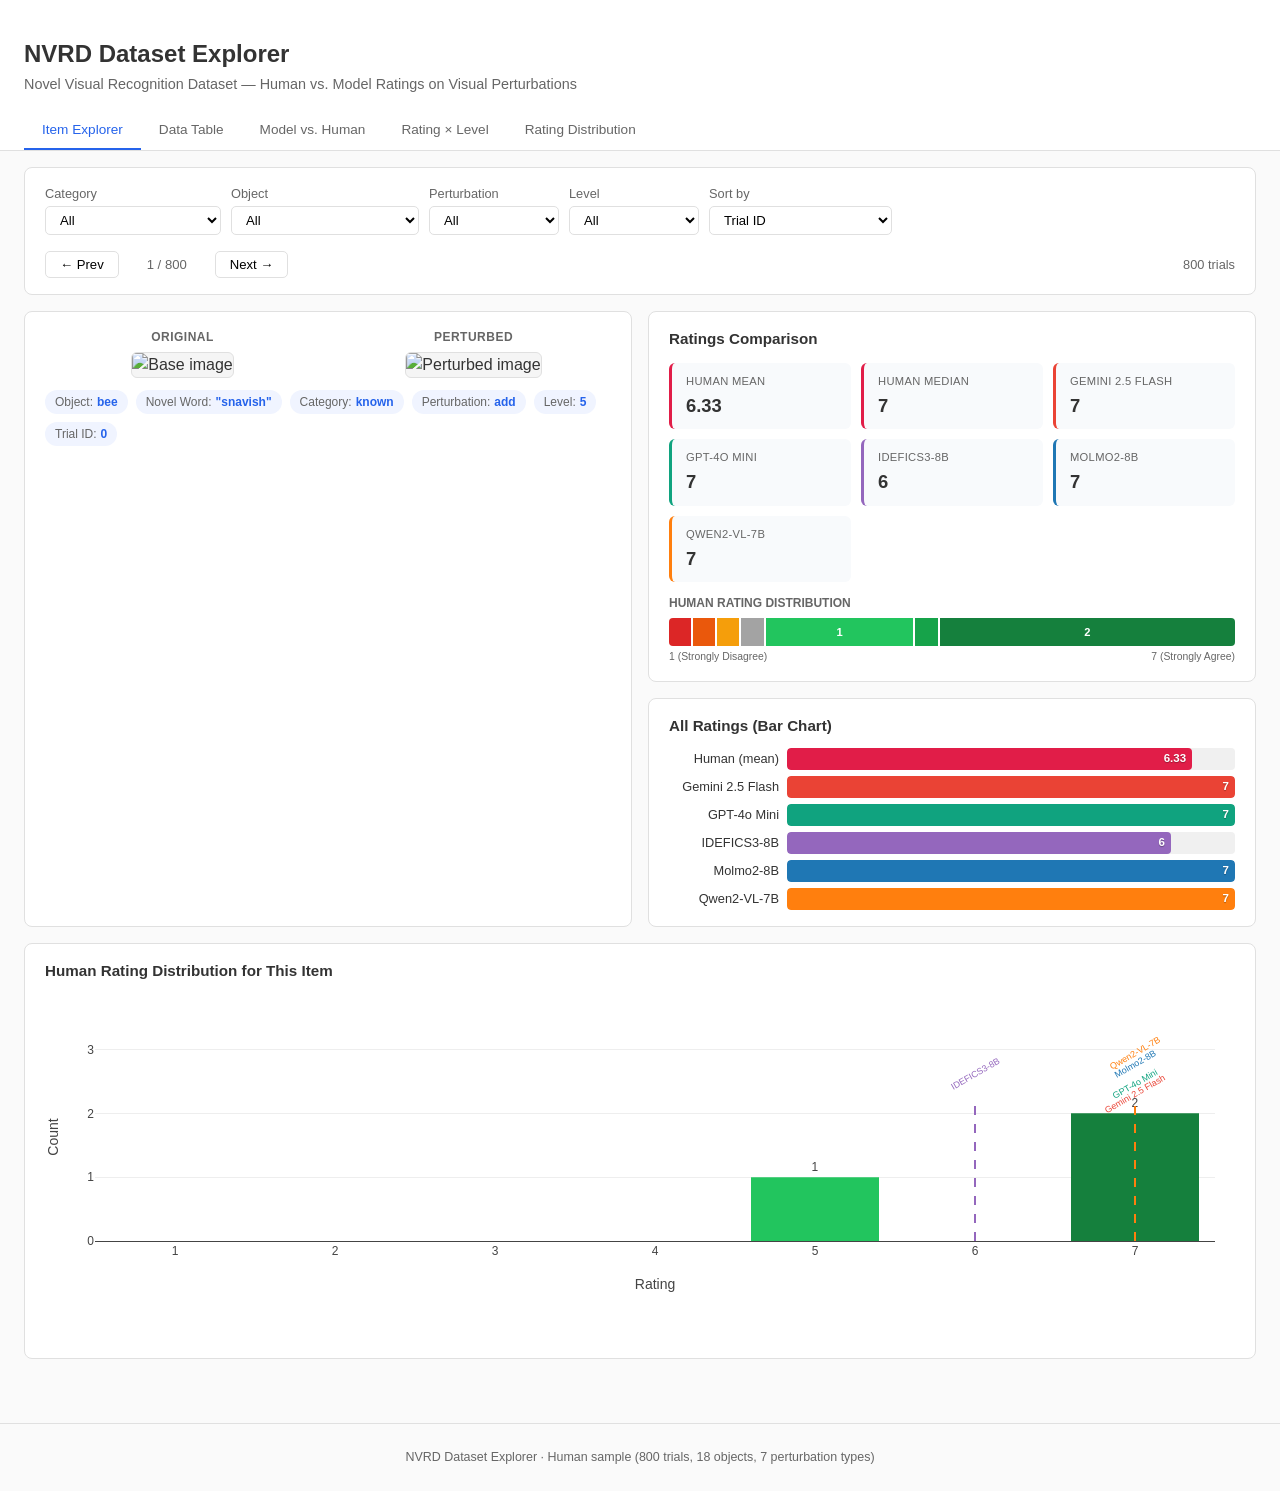
==== nvrd-demo/index.html @ 86983e0d "Add NVRD dataset explorer demo Interactive visualizer for the NVRD human sample (800 trials). Shows " ====
<!DOCTYPE html>
<html lang="en">
<head>
<meta charset="UTF-8">
<meta name="viewport" content="width=device-width, initial-scale=1.0">
<title>NVRD Dataset Explorer</title>
<script src="https://cdn.plot.ly/plotly-2.27.0.min.js"></script>
<style>
:root {
  --bg: #fafafa;
  --card: #fff;
  --border: #e0e0e0;
  --text: #333;
  --text-light: #666;
  --accent: #2563eb;
  --accent-light: #dbeafe;
  --radius: 8px;
}
* { box-sizing: border-box; margin: 0; padding: 0; }
body { font-family: -apple-system, BlinkMacSystemFont, 'Segoe UI', Roboto, sans-serif; background: var(--bg); color: var(--text); line-height: 1.5; }
.container { max-width: 1320px; margin: 0 auto; padding: 16px 24px; }

/* Header */
header { background: #fff; border-bottom: 1px solid var(--border); padding: 20px 0 0; }
header .container { padding-bottom: 0; }
h1 { font-size: 1.5rem; font-weight: 700; }
.subtitle { color: var(--text-light); font-size: 0.9rem; margin-top: 2px; }

/* Tabs */
.tabs { display: flex; gap: 0; margin-top: 16px; border-bottom: none; }
.tab { padding: 8px 18px; cursor: pointer; font-size: 0.85rem; font-weight: 500; color: var(--text-light); border-bottom: 2px solid transparent; transition: all 0.15s; user-select: none; }
.tab:hover { color: var(--accent); background: var(--accent-light); }
.tab.active { color: var(--accent); border-bottom-color: var(--accent); }

/* Views */
.view { display: none; }
.view.active { display: block; }

/* Cards */
.card { background: var(--card); border: 1px solid var(--border); border-radius: var(--radius); padding: 16px 20px; margin-bottom: 16px; }
.card h3 { font-size: 0.95rem; font-weight: 600; margin-bottom: 10px; }

/* Controls row */
.controls { display: flex; flex-wrap: wrap; gap: 10px; align-items: center; margin-bottom: 16px; }
.controls label { font-size: 0.8rem; font-weight: 500; color: var(--text-light); }
.controls select, .controls input { font-size: 0.82rem; padding: 5px 10px; border: 1px solid var(--border); border-radius: 5px; background: #fff; min-width: 130px; }
.control-group { display: flex; flex-direction: column; gap: 3px; }

/* Nav buttons */
.nav-row { display: flex; gap: 8px; align-items: center; }
.btn { padding: 5px 14px; font-size: 0.82rem; border: 1px solid var(--border); border-radius: 5px; background: #fff; cursor: pointer; font-weight: 500; transition: background 0.15s; }
.btn:hover { background: var(--accent-light); }
.btn.accent { background: var(--accent); color: #fff; border-color: var(--accent); }
.btn.accent:hover { background: #1d4ed8; }
.item-counter { font-size: 0.82rem; color: var(--text-light); min-width: 80px; text-align: center; }

/* Image pair */
.image-pair { display: flex; gap: 16px; align-items: flex-start; flex-wrap: wrap; }
.image-box { flex: 1; min-width: 200px; max-width: 400px; text-align: center; }
.image-box img { width: 100%; border-radius: 6px; border: 1px solid var(--border); background: #f5f5f5; }
.image-box .label { font-size: 0.75rem; font-weight: 600; color: var(--text-light); margin-bottom: 6px; text-transform: uppercase; letter-spacing: 0.5px; }

/* Metadata pills */
.meta-row { display: flex; flex-wrap: wrap; gap: 8px; margin: 12px 0; }
.pill { display: inline-flex; align-items: center; gap: 4px; padding: 3px 10px; background: #f0f4ff; border-radius: 12px; font-size: 0.75rem; font-weight: 500; }
.pill .pill-label { color: var(--text-light); }
.pill .pill-value { color: var(--accent); font-weight: 600; }

/* Stats grid */
.stats-grid { display: grid; grid-template-columns: repeat(auto-fit, minmax(140px, 1fr)); gap: 10px; margin: 12px 0; }
.stat-card { padding: 10px 14px; border-radius: 6px; border-left: 3px solid var(--accent); background: #f8fafc; }
.stat-card .stat-label { font-size: 0.7rem; color: var(--text-light); font-weight: 500; text-transform: uppercase; letter-spacing: 0.3px; }
.stat-card .stat-value { font-size: 1.15rem; font-weight: 700; margin-top: 2px; }

/* Model colors */
.mc-gemini { border-left-color: #ea4335; }
.mc-gpt { border-left-color: #10a37f; }
.mc-idefics { border-left-color: #9467bd; }
.mc-molmo { border-left-color: #1f77b4; }
.mc-qwen { border-left-color: #ff7f0e; }

/* Model toggles */
.model-toggles { display: flex; flex-wrap: wrap; gap: 6px; margin: 8px 0; }
.model-toggle { display: inline-flex; align-items: center; gap: 5px; padding: 4px 12px; border: 1px solid var(--border); border-radius: 16px; font-size: 0.78rem; cursor: pointer; user-select: none; transition: all 0.15s; }
.model-toggle .dot { width: 8px; height: 8px; border-radius: 50%; }
.model-toggle.active { background: var(--accent-light); border-color: var(--accent); }

/* Rating bars */
.rating-bars { display: flex; flex-direction: column; gap: 6px; }
.rating-bar-row { display: flex; align-items: center; gap: 8px; font-size: 0.8rem; }
.rating-bar-row .bar-label { min-width: 110px; font-weight: 500; text-align: right; white-space: nowrap; overflow: hidden; text-overflow: ellipsis; }
.rating-bar-row .bar-container { flex: 1; height: 22px; background: #f0f0f0; border-radius: 4px; position: relative; overflow: hidden; }
.rating-bar-row .bar-fill { height: 100%; border-radius: 4px; transition: width 0.3s; display: flex; align-items: center; justify-content: flex-end; padding-right: 6px; }
.rating-bar-row .bar-fill span { font-size: 0.72rem; font-weight: 600; color: #fff; text-shadow: 0 1px 1px rgba(0,0,0,0.3); }

/* Two-column layout */
.two-col { display: grid; grid-template-columns: 1fr 1fr; gap: 16px; }
@media (max-width: 900px) { .two-col { grid-template-columns: 1fr; } }

/* Chart containers */
.chart-container { width: 100%; min-height: 350px; }

/* Likert scale visual */
.likert-strip { display: flex; gap: 2px; height: 28px; border-radius: 4px; overflow: hidden; }
.likert-seg { display: flex; align-items: center; justify-content: center; font-size: 0.7rem; font-weight: 600; color: #fff; min-width: 0; transition: flex 0.3s; }

/* Table styles for aggregate view */
table.data-table { width: 100%; border-collapse: collapse; font-size: 0.82rem; }
table.data-table th { text-align: left; padding: 8px 10px; border-bottom: 2px solid var(--border); font-weight: 600; font-size: 0.75rem; text-transform: uppercase; letter-spacing: 0.3px; color: var(--text-light); }
table.data-table td { padding: 7px 10px; border-bottom: 1px solid #f0f0f0; }
table.data-table tr:hover { background: #f8fafc; }
table.data-table tr { cursor: pointer; }

.sort-arrow { font-size: 0.7rem; margin-left: 3px; }

/* Footer */
footer { text-align: center; padding: 24px; color: var(--text-light); font-size: 0.78rem; border-top: 1px solid var(--border); margin-top: 32px; }
</style>
</head>
<body>

<header>
  <div class="container">
    <h1>NVRD Dataset Explorer</h1>
    <p class="subtitle">Novel Visual Recognition Dataset &mdash; Human vs. Model Ratings on Visual Perturbations</p>
    <div class="tabs">
      <div class="tab active" data-tab="explorer">Item Explorer</div>
      <div class="tab" data-tab="table">Data Table</div>
      <div class="tab" data-tab="scatter">Model vs. Human</div>
      <div class="tab" data-tab="byLevel">Rating &times; Level</div>
      <div class="tab" data-tab="distribution">Rating Distribution</div>
    </div>
  </div>
</header>

<div class="container">

<!-- TAB 1: ITEM EXPLORER -->
<div class="view active" id="view-explorer">

  <div class="card">
    <div class="controls">
      <div class="control-group">
        <label>Category</label>
        <select id="filter-category"><option value="">All</option></select>
      </div>
      <div class="control-group">
        <label>Object</label>
        <select id="filter-object"><option value="">All</option></select>
      </div>
      <div class="control-group">
        <label>Perturbation</label>
        <select id="filter-ptype"><option value="">All</option></select>
      </div>
      <div class="control-group">
        <label>Level</label>
        <select id="filter-level"><option value="">All</option></select>
      </div>
      <div class="control-group">
        <label>Sort by</label>
        <select id="sort-by">
          <option value="trial_id">Trial ID</option>
          <option value="human_mean_desc">Human Mean (high first)</option>
          <option value="human_mean_asc">Human Mean (low first)</option>
          <option value="level_asc">Level (low first)</option>
          <option value="level_desc">Level (high first)</option>
          <option value="object">Object A-Z</option>
        </select>
      </div>
    </div>

    <div class="nav-row">
      <button class="btn" id="btn-prev">&larr; Prev</button>
      <span class="item-counter" id="item-counter">1 / 800</span>
      <button class="btn" id="btn-next">Next &rarr;</button>
      <span style="flex:1"></span>
      <span style="font-size:0.8rem;color:var(--text-light)" id="filtered-count"></span>
    </div>
  </div>

  <div class="two-col">
    <!-- Left: Images -->
    <div class="card">
      <div class="image-pair">
        <div class="image-box">
          <div class="label">Original</div>
          <img id="img-base" src="" alt="Base image" loading="lazy">
        </div>
        <div class="image-box">
          <div class="label">Perturbed</div>
          <img id="img-pert" src="" alt="Perturbed image" loading="lazy">
        </div>
      </div>
      <div class="meta-row" id="meta-row"></div>
    </div>

    <!-- Right: Ratings -->
    <div>
      <div class="card">
        <h3>Ratings Comparison</h3>
        <div class="stats-grid" id="stats-grid"></div>
        <div style="margin-top:12px">
          <div style="font-size:0.75rem;font-weight:600;color:var(--text-light);margin-bottom:6px;">HUMAN RATING DISTRIBUTION</div>
          <div class="likert-strip" id="likert-strip"></div>
          <div style="display:flex;justify-content:space-between;font-size:0.65rem;color:var(--text-light);margin-top:3px">
            <span>1 (Strongly Disagree)</span><span>7 (Strongly Agree)</span>
          </div>
        </div>
      </div>
      <div class="card">
        <h3>All Ratings (Bar Chart)</h3>
        <div class="rating-bars" id="rating-bars"></div>
      </div>
    </div>
  </div>

  <div class="card">
    <h3>Human Rating Distribution for This Item</h3>
    <div class="chart-container" id="chart-item-dist"></div>
  </div>
</div>

<!-- TAB 2: DATA TABLE -->
<div class="view" id="view-table">
  <div class="card">
    <div class="controls">
      <div class="control-group">
        <label>Category</label>
        <select id="tbl-filter-category"><option value="">All</option></select>
      </div>
      <div class="control-group">
        <label>Object</label>
        <select id="tbl-filter-object"><option value="">All</option></select>
      </div>
      <div class="control-group">
        <label>Perturbation</label>
        <select id="tbl-filter-ptype"><option value="">All</option></select>
      </div>
    </div>
    <div style="overflow-x:auto">
      <table class="data-table" id="data-table">
        <thead><tr>
          <th data-sort="object">Object <span class="sort-arrow"></span></th>
          <th data-sort="category">Category</th>
          <th data-sort="perturbation_type">Perturbation</th>
          <th data-sort="level">Level</th>
          <th data-sort="human_mean">Human Mean</th>
          <th data-sort="gemini">Gemini</th>
          <th data-sort="gpt">GPT-4o</th>
          <th data-sort="idefics">IDEFICS3</th>
          <th data-sort="molmo">Molmo2</th>
          <th data-sort="qwen">Qwen2-VL</th>
        </tr></thead>
        <tbody id="table-body"></tbody>
      </table>
    </div>
    <div class="nav-row" style="margin-top:12px;justify-content:center">
      <button class="btn" id="tbl-prev">&larr; Prev</button>
      <span class="item-counter" id="tbl-counter">Page 1</span>
      <button class="btn" id="tbl-next">Next &rarr;</button>
    </div>
  </div>
</div>

<!-- TAB 3: MODEL VS HUMAN SCATTER -->
<div class="view" id="view-scatter">
  <div class="card">
    <div class="controls">
      <div class="control-group">
        <label>Model</label>
        <select id="scatter-model"></select>
      </div>
      <div class="control-group">
        <label>Color by</label>
        <select id="scatter-color">
          <option value="category">Category</option>
          <option value="perturbation_type">Perturbation Type</option>
          <option value="level">Level</option>
        </select>
      </div>
    </div>
    <div class="chart-container" id="chart-scatter" style="min-height:500px"></div>
  </div>
  <div class="card">
    <h3>All Models vs. Human (Jittered)</h3>
    <div class="chart-container" id="chart-scatter-all" style="min-height:500px"></div>
  </div>
</div>

<!-- TAB 4: RATING x LEVEL -->
<div class="view" id="view-byLevel">
  <div class="card">
    <div class="controls">
      <div class="control-group">
        <label>Category</label>
        <select id="level-category"><option value="">All</option></select>
      </div>
      <div class="control-group">
        <label>Perturbation</label>
        <select id="level-ptype"><option value="">All</option></select>
      </div>
    </div>
    <h3>Mean Rating by Perturbation Level</h3>
    <div class="chart-container" id="chart-by-level" style="min-height:450px"></div>
  </div>
  <div class="card">
    <h3>Per-Object Rating Curves</h3>
    <div class="controls">
      <div class="control-group">
        <label>Perturbation</label>
        <select id="obj-level-ptype"></select>
      </div>
    </div>
    <div class="chart-container" id="chart-obj-level" style="min-height:450px"></div>
  </div>
</div>

<!-- TAB 5: RATING DISTRIBUTION -->
<div class="view" id="view-distribution">
  <div class="card">
    <h3>Overall Rating Distribution (Human vs. Models)</h3>
    <div class="chart-container" id="chart-overall-dist" style="min-height:450px"></div>
  </div>
  <div class="card">
    <h3>Rating Distribution by Category</h3>
    <div class="chart-container" id="chart-cat-dist" style="min-height:450px"></div>
  </div>
  <div class="card">
    <h3>Rating Distribution by Perturbation Type</h3>
    <div class="chart-container" id="chart-ptype-dist" style="min-height:450px"></div>
  </div>
</div>

</div><!-- .container -->

<footer>NVRD Dataset Explorer &middot; Human sample (800 trials, 18 objects, 7 perturbation types)</footer>

<script>
/* ================================================================
   GLOBALS
   ================================================================ */
let DATA = null;
let filteredItems = [];
let currentIdx = 0;
let tablePage = 0;
const TABLE_PAGE_SIZE = 50;
let tableSortCol = null;
let tableSortAsc = true;

const MODEL_COLORS = {
  'gemini-2.5-flash': '#ea4335',
  'gpt-4o-mini':      '#10a37f',
  'idefics3-8b':      '#9467bd',
  'molmo2-8b':        '#1f77b4',
  'qwen2-vl-7b':      '#ff7f0e',
};
const MODEL_SHORT = {
  'gemini-2.5-flash': 'Gemini 2.5 Flash',
  'gpt-4o-mini':      'GPT-4o Mini',
  'idefics3-8b':      'IDEFICS3-8B',
  'molmo2-8b':        'Molmo2-8B',
  'qwen2-vl-7b':      'Qwen2-VL-7B',
};
const MODEL_CSS = {
  'gemini-2.5-flash': 'mc-gemini',
  'gpt-4o-mini':      'mc-gpt',
  'idefics3-8b':      'mc-idefics',
  'molmo2-8b':        'mc-molmo',
  'qwen2-vl-7b':      'mc-qwen',
};
const HUMAN_COLOR = '#e11d48';
const LIKERT_COLORS = ['#dc2626','#ea580c','#f59e0b','#a3a3a3','#22c55e','#16a34a','#15803d'];
const CATEGORY_COLORS = {
  'known': '#2563eb',
  'novel': '#9333ea',
  'modified/shape-shape': '#ea580c',
  'modified/shape-texture': '#0891b2',
};
const PTYPE_COLORS = {
  add:'#ef4444', background:'#f59e0b', color:'#22c55e',
  remove:'#3b82f6', shape:'#8b5cf6', style:'#ec4899', texture:'#14b8a6',
};

/* ================================================================
   INIT
   ================================================================ */
fetch('data.json')
  .then(r => r.json())
  .then(d => { DATA = d; init(); });

function init() {
  setupTabs();
  populateFilters();
  applyFilters();
  setupTableFilters();

  // Explorer filter listeners
  ['filter-category','filter-object','filter-ptype','filter-level','sort-by'].forEach(id => {
    document.getElementById(id).addEventListener('change', () => {
      applyFilters();
      renderItem();
    });
  });
  document.getElementById('btn-prev').addEventListener('click', () => navigate(-1));
  document.getElementById('btn-next').addEventListener('click', () => navigate(1));

  // Keyboard nav
  document.addEventListener('keydown', e => {
    if (e.target.tagName === 'SELECT' || e.target.tagName === 'INPUT') return;
    if (e.key === 'ArrowLeft')  navigate(-1);
    if (e.key === 'ArrowRight') navigate(1);
  });

  // Scatter listeners
  document.getElementById('scatter-model').addEventListener('change', renderScatter);
  document.getElementById('scatter-color').addEventListener('change', renderScatter);

  // Level listeners
  ['level-category','level-ptype'].forEach(id => {
    document.getElementById(id).addEventListener('change', renderByLevel);
  });
  document.getElementById('obj-level-ptype').addEventListener('change', renderObjLevel);

  // Table listeners
  ['tbl-filter-category','tbl-filter-object','tbl-filter-ptype'].forEach(id => {
    document.getElementById(id).addEventListener('change', () => { tablePage = 0; renderTable(); });
  });
  document.getElementById('tbl-prev').addEventListener('click', () => {
    tablePage = Math.max(0, tablePage - 1); renderTable();
  });
  document.getElementById('tbl-next').addEventListener('click', () => {
    tablePage++; renderTable();
  });
  document.querySelectorAll('#data-table th[data-sort]').forEach(th => {
    th.style.cursor = 'pointer';
    th.addEventListener('click', () => {
      const col = th.dataset.sort;
      if (tableSortCol === col) tableSortAsc = !tableSortAsc;
      else { tableSortCol = col; tableSortAsc = true; }
      tablePage = 0;
      renderTable();
    });
  });

  renderItem();
}

/* ================================================================
   TABS
   ================================================================ */
function setupTabs() {
  document.querySelectorAll('.tab').forEach(tab => {
    tab.addEventListener('click', () => {
      document.querySelectorAll('.tab').forEach(t => t.classList.remove('active'));
      document.querySelectorAll('.view').forEach(v => v.classList.remove('active'));
      tab.classList.add('active');
      document.getElementById('view-' + tab.dataset.tab).classList.add('active');
      // Lazy-render expensive charts
      const t = tab.dataset.tab;
      if (t === 'scatter')       { renderScatter(); renderScatterAll(); }
      if (t === 'byLevel')       { renderByLevel(); renderObjLevel(); }
      if (t === 'distribution')  renderDistributions();
      if (t === 'table')         renderTable();
    });
  });
}

/* ================================================================
   FILTERS
   ================================================================ */
function populateFilters() {
  const m = DATA.metadata;
  populateSelect('filter-category', m.categories);
  populateSelect('filter-object', m.objects);
  populateSelect('filter-ptype', m.perturbation_types);
  populateSelect('filter-level', m.levels);
  populateSelect('tbl-filter-category', m.categories);
  populateSelect('tbl-filter-object', m.objects);
  populateSelect('tbl-filter-ptype', m.perturbation_types);
  populateSelect('level-category', m.categories);
  populateSelect('level-ptype', m.perturbation_types);

  // Scatter model select
  const sel = document.getElementById('scatter-model');
  m.models.forEach(mod => {
    const o = document.createElement('option');
    o.value = mod;
    o.textContent = MODEL_SHORT[mod];
    sel.appendChild(o);
  });

  // Per-object level ptype
  const sel2 = document.getElementById('obj-level-ptype');
  m.perturbation_types.forEach(pt => {
    const o = document.createElement('option');
    o.value = pt;
    o.textContent = pt;
    sel2.appendChild(o);
  });
}

function populateSelect(id, values) {
  const sel = document.getElementById(id);
  values.forEach(v => {
    const o = document.createElement('option');
    o.value = v;
    o.textContent = v;
    sel.appendChild(o);
  });
}

function setupTableFilters() { /* listeners already added in init */ }

function applyFilters() {
  const cat  = document.getElementById('filter-category').value;
  const obj  = document.getElementById('filter-object').value;
  const pt   = document.getElementById('filter-ptype').value;
  const lvl  = document.getElementById('filter-level').value;
  const sort = document.getElementById('sort-by').value;

  filteredItems = DATA.items.filter(i =>
    (!cat || i.category === cat) &&
    (!obj || i.object === obj) &&
    (!pt  || i.perturbation_type === pt) &&
    (!lvl || i.level === +lvl)
  );

  const sorters = {
    trial_id:        (a, b) => a.trial_id - b.trial_id,
    human_mean_desc: (a, b) => (b.human_mean || 0) - (a.human_mean || 0),
    human_mean_asc:  (a, b) => (a.human_mean || 0) - (b.human_mean || 0),
    level_asc:       (a, b) => a.level - b.level || a.object.localeCompare(b.object),
    level_desc:      (a, b) => b.level - a.level || a.object.localeCompare(b.object),
    object:          (a, b) => a.object.localeCompare(b.object) || a.level - b.level,
  };
  if (sorters[sort]) filteredItems.sort(sorters[sort]);

  currentIdx = 0;
  document.getElementById('filtered-count').textContent = filteredItems.length + ' trials';
}

function navigate(delta) {
  if (!filteredItems.length) return;
  currentIdx = (currentIdx + delta + filteredItems.length) % filteredItems.length;
  renderItem();
}

/* ================================================================
   ITEM EXPLORER
   ================================================================ */
function renderItem() {
  if (!filteredItems.length) {
    document.getElementById('item-counter').textContent = '0 / 0';
    return;
  }
  const item = filteredItems[currentIdx];
  document.getElementById('item-counter').textContent =
    (currentIdx + 1) + ' / ' + filteredItems.length;

  // Images
  document.getElementById('img-base').src = item.base_image;
  document.getElementById('img-pert').src = item.perturbed_image;

  // Metadata pills
  document.getElementById('meta-row').innerHTML = [
    pill('Object', item.object),
    pill('Novel Word', '"' + item.novel_word + '"'),
    pill('Category', item.category),
    pill('Perturbation', item.perturbation_type),
    pill('Level', item.level),
    pill('Trial ID', item.trial_id),
  ].join('');

  // Stats grid
  let statsHtml = '';
  statsHtml += statCard('Human Mean', item.human_mean, HUMAN_COLOR);
  statsHtml += statCard('Human Median', item.human_median, HUMAN_COLOR);
  for (const model of DATA.metadata.models) {
    const r = item.model_ratings[model];
    statsHtml += '<div class="stat-card ' + MODEL_CSS[model] + '">'
      + '<div class="stat-label">' + MODEL_SHORT[model] + '</div>'
      + '<div class="stat-value">' + (r != null ? r : '&mdash;') + '</div></div>';
  }
  document.getElementById('stats-grid').innerHTML = statsHtml;

  // Likert strip
  renderLikertStrip(item.human_ratings);

  // Rating bars
  renderRatingBars(item);

  // Item distribution chart
  renderItemDistChart(item);
}

function pill(label, value) {
  return '<span class="pill"><span class="pill-label">' + label
    + ':</span><span class="pill-value">' + value + '</span></span>';
}

function statCard(label, value, color) {
  return '<div class="stat-card" style="border-left-color:' + color + '">'
    + '<div class="stat-label">' + label + '</div>'
    + '<div class="stat-value">' + (value != null ? value : '&mdash;') + '</div></div>';
}

function renderLikertStrip(ratings) {
  const strip = document.getElementById('likert-strip');
  if (!ratings.length) {
    strip.innerHTML = '<div style="font-size:0.8rem;color:var(--text-light)">No human data</div>';
    return;
  }
  const counts = Array(7).fill(0);
  ratings.forEach(r => counts[r - 1]++);
  strip.innerHTML = counts.map((c, i) =>
    '<div class="likert-seg" style="flex:' + (c || 0.15)
    + ';background:' + LIKERT_COLORS[i] + '">' + (c ? c : '') + '</div>'
  ).join('');
}

function renderRatingBars(item) {
  const container = document.getElementById('rating-bars');
  const maxR = 7;
  let html = '';
  if (item.human_mean != null) {
    html += barRow('Human (mean)', item.human_mean, maxR, HUMAN_COLOR);
  }
  for (const model of DATA.metadata.models) {
    const r = item.model_ratings[model];
    if (r != null) html += barRow(MODEL_SHORT[model], r, maxR, MODEL_COLORS[model]);
  }
  container.innerHTML = html;
}

function barRow(label, value, max, color) {
  const pct = (value / max) * 100;
  return '<div class="rating-bar-row">'
    + '<div class="bar-label">' + label + '</div>'
    + '<div class="bar-container"><div class="bar-fill" style="width:'
    + pct + '%;background:' + color + '"><span>' + value + '</span></div></div></div>';
}

function renderItemDistChart(item) {
  const ratings = item.human_ratings;
  if (!ratings.length) { Plotly.purge('chart-item-dist'); return; }

  const counts = Array(7).fill(0);
  ratings.forEach(r => counts[r - 1]++);

  const traces = [{
    x: [1,2,3,4,5,6,7],
    y: counts,
    type: 'bar',
    marker: { color: LIKERT_COLORS },
    name: 'Human',
    text: counts.map(c => c > 0 ? String(c) : ''),
    textposition: 'outside',
  }];

  // Model ratings as dashed vertical lines
  const shapes = [];
  const annotations = [];
  const modelEntries = Object.entries(item.model_ratings);
  const peakY = Math.max(...counts);
  modelEntries.forEach(([model, rating], idx) => {
    shapes.push({
      type: 'line', x0: rating, x1: rating,
      y0: 0, y1: peakY * 1.1,
      line: { color: MODEL_COLORS[model], width: 2, dash: 'dash' },
    });
    annotations.push({
      x: rating, y: peakY * (1.15 + idx * 0.08),
      text: MODEL_SHORT[model],
      showarrow: false,
      font: { size: 9, color: MODEL_COLORS[model] },
      textangle: -30,
    });
  });

  Plotly.newPlot('chart-item-dist', traces, {
    xaxis: { title: 'Rating', tickvals: [1,2,3,4,5,6,7], dtick: 1 },
    yaxis: { title: 'Count' },
    shapes: shapes,
    annotations: annotations,
    margin: { t: 40, r: 20, b: 50, l: 50 },
    height: 300,
  }, { responsive: true });
}

/* ================================================================
   DATA TABLE
   ================================================================ */
function getTableItems() {
  const cat = document.getElementById('tbl-filter-category').value;
  const obj = document.getElementById('tbl-filter-object').value;
  const pt  = document.getElementById('tbl-filter-ptype').value;

  let items = DATA.items.filter(i =>
    (!cat || i.category === cat) &&
    (!obj || i.object === obj) &&
    (!pt  || i.perturbation_type === pt)
  );

  if (tableSortCol) {
    const getVal = item => {
      switch (tableSortCol) {
        case 'object':            return item.object;
        case 'category':          return item.category;
        case 'perturbation_type': return item.perturbation_type;
        case 'level':             return item.level;
        case 'human_mean':        return item.human_mean || 0;
        case 'gemini':            return item.model_ratings['gemini-2.5-flash'] ?? -1;
        case 'gpt':               return item.model_ratings['gpt-4o-mini'] ?? -1;
        case 'idefics':           return item.model_ratings['idefics3-8b'] ?? -1;
        case 'molmo':             return item.model_ratings['molmo2-8b'] ?? -1;
        case 'qwen':              return item.model_ratings['qwen2-vl-7b'] ?? -1;
        default:                  return 0;
      }
    };
    items.sort((a, b) => {
      const va = getVal(a), vb = getVal(b);
      if (typeof va === 'string')
        return tableSortAsc ? va.localeCompare(vb) : vb.localeCompare(va);
      return tableSortAsc ? va - vb : vb - va;
    });
  }
  return items;
}

function renderTable() {
  const items = getTableItems();
  const maxPage = Math.max(0, Math.ceil(items.length / TABLE_PAGE_SIZE) - 1);
  if (tablePage > maxPage) tablePage = maxPage;
  const start = tablePage * TABLE_PAGE_SIZE;
  const page = items.slice(start, start + TABLE_PAGE_SIZE);

  const tbody = document.getElementById('table-body');
  tbody.innerHTML = page.map(item => {
    const mr = item.model_ratings;
    return '<tr data-trial="' + item.trial_id + '">'
      + '<td><strong>' + item.object + '</strong></td>'
      + '<td>' + item.category + '</td>'
      + '<td>' + item.perturbation_type + '</td>'
      + '<td>' + item.level + '</td>'
      + td(item.human_mean, HUMAN_COLOR)
      + td(mr['gemini-2.5-flash'], MODEL_COLORS['gemini-2.5-flash'])
      + td(mr['gpt-4o-mini'], MODEL_COLORS['gpt-4o-mini'])
      + td(mr['idefics3-8b'], MODEL_COLORS['idefics3-8b'])
      + td(mr['molmo2-8b'], MODEL_COLORS['molmo2-8b'])
      + td(mr['qwen2-vl-7b'], MODEL_COLORS['qwen2-vl-7b'])
      + '</tr>';
  }).join('');

  document.getElementById('tbl-counter').textContent =
    'Page ' + (tablePage + 1) + ' / ' + (maxPage + 1) + '  (' + items.length + ' items)';

  // Click row -> jump to explorer
  tbody.querySelectorAll('tr').forEach(tr => {
    tr.addEventListener('click', () => {
      const tid = +tr.dataset.trial;
      document.querySelectorAll('.tab').forEach(t => t.classList.remove('active'));
      document.querySelectorAll('.view').forEach(v => v.classList.remove('active'));
      document.querySelector('[data-tab="explorer"]').classList.add('active');
      document.getElementById('view-explorer').classList.add('active');
      ['filter-category','filter-object','filter-ptype','filter-level'].forEach(id =>
        document.getElementById(id).value = '');
      applyFilters();
      const idx = filteredItems.findIndex(i => i.trial_id === tid);
      if (idx >= 0) { currentIdx = idx; renderItem(); }
    });
  });

  // Sort arrows
  document.querySelectorAll('#data-table th[data-sort]').forEach(th => {
    const arrow = th.querySelector('.sort-arrow');
    arrow.textContent = th.dataset.sort === tableSortCol ? (tableSortAsc ? ' ▲' : ' ▼') : '';
  });
}

function td(val, color) {
  return '<td style="color:' + color + ';font-weight:600">'
    + (val != null ? val : '&mdash;') + '</td>';
}

/* ================================================================
   SCATTER: MODEL VS HUMAN
   ================================================================ */
function renderScatter() {
  const model   = document.getElementById('scatter-model').value;
  const colorBy = document.getElementById('scatter-color').value;

  const items = DATA.items.filter(i =>
    i.human_mean != null && i.model_ratings[model] != null);

  // Group by color dimension
  const groups = {};
  items.forEach(i => {
    const key = colorBy === 'level' ? ('Level ' + i[colorBy]) : i[colorBy];
    if (!groups[key]) groups[key] = { x: [], y: [], text: [] };
    groups[key].x.push(i.human_mean);
    groups[key].y.push(i.model_ratings[model]);
    groups[key].text.push(i.object + ' / ' + i.perturbation_type + ' L' + i.level);
  });

  const colorMap = colorBy === 'category' ? CATEGORY_COLORS
    : colorBy === 'perturbation_type' ? PTYPE_COLORS : null;

  const traces = Object.entries(groups).map(([key, g]) => ({
    x: g.x, y: g.y, text: g.text,
    mode: 'markers', type: 'scatter', name: key,
    marker: {
      size: 7, opacity: 0.7,
      color: colorMap ? colorMap[key.replace('Level ', '')] : undefined,
    },
    hovertemplate: '%{text}<br>Human: %{x}<br>Model: %{y}<extra></extra>',
  }));

  // Diagonal
  traces.push({
    x: [1, 7], y: [1, 7], mode: 'lines', name: 'y = x',
    line: { color: '#ccc', dash: 'dash', width: 1 }, showlegend: false,
  });

  const xs = items.map(i => i.human_mean);
  const ys = items.map(i => i.model_ratings[model]);
  const corr = pearsonCorr(xs, ys);

  Plotly.newPlot('chart-scatter', traces, {
    xaxis: { title: 'Human Mean Rating', range: [0.5, 7.5] },
    yaxis: { title: MODEL_SHORT[model] + ' Rating', range: [0.5, 7.5] },
    title: {
      text: MODEL_SHORT[model] + ' vs. Human  (r = ' + corr.toFixed(3)
        + ', n = ' + items.length + ')',
      font: { size: 14 },
    },
    margin: { t: 50, r: 20, b: 50, l: 60 },
    legend: { orientation: 'h', y: -0.18 },
    height: 500,
  }, { responsive: true });
}

function renderScatterAll() {
  const traces = [];
  for (const model of DATA.metadata.models) {
    const items = DATA.items.filter(i =>
      i.human_mean != null && i.model_ratings[model] != null);
    const jitter = () => (Math.random() - 0.5) * 0.15;
    traces.push({
      x: items.map(i => i.human_mean + jitter()),
      y: items.map(i => i.model_ratings[model] + jitter()),
      text: items.map(i => i.object + ' / ' + i.perturbation_type + ' L' + i.level),
      mode: 'markers', type: 'scatter',
      name: MODEL_SHORT[model],
      marker: { size: 5, opacity: 0.5, color: MODEL_COLORS[model] },
      hovertemplate: MODEL_SHORT[model]
        + '<br>%{text}<br>Human: %{x:.1f}<br>Model: %{y}<extra></extra>',
    });
  }
  traces.push({
    x: [1, 7], y: [1, 7], mode: 'lines', name: 'y = x',
    line: { color: '#ccc', dash: 'dash', width: 1 }, showlegend: false,
  });

  Plotly.newPlot('chart-scatter-all', traces, {
    xaxis: { title: 'Human Mean Rating', range: [0.5, 7.5] },
    yaxis: { title: 'Model Rating', range: [0.5, 7.5] },
    margin: { t: 30, r: 20, b: 50, l: 60 },
    legend: { orientation: 'h', y: -0.15 },
    height: 500,
  }, { responsive: true });
}

/* ================================================================
   RATING x LEVEL
   ================================================================ */
function renderByLevel() {
  const cat = document.getElementById('level-category').value;
  const pt  = document.getElementById('level-ptype').value;

  const items = DATA.items.filter(i =>
    (!cat || i.category === cat) &&
    (!pt  || i.perturbation_type === pt) &&
    i.human_mean != null
  );

  const levels = DATA.metadata.levels;
  const traces = [];

  // Human
  const humanByLevel = {};
  levels.forEach(l => humanByLevel[l] = []);
  items.forEach(i => { if (humanByLevel[i.level]) humanByLevel[i.level].push(i.human_mean); });
  traces.push({
    x: levels,
    y: levels.map(l => mean(humanByLevel[l])),
    mode: 'lines+markers', name: 'Human',
    line: { color: HUMAN_COLOR, width: 3 },
    marker: { size: 8 },
  });

  // Models
  for (const model of DATA.metadata.models) {
    const byLevel = {};
    levels.forEach(l => byLevel[l] = []);
    items.forEach(i => {
      if (i.model_ratings[model] != null && byLevel[i.level])
        byLevel[i.level].push(i.model_ratings[model]);
    });
    traces.push({
      x: levels,
      y: levels.map(l => mean(byLevel[l])),
      mode: 'lines+markers', name: MODEL_SHORT[model],
      line: { color: MODEL_COLORS[model], width: 2 },
      marker: { size: 6 },
    });
  }

  Plotly.newPlot('chart-by-level', traces, {
    xaxis: { title: 'Perturbation Level', tickvals: levels },
    yaxis: { title: 'Mean Rating', range: [1, 7] },
    margin: { t: 30, r: 20, b: 50, l: 50 },
    legend: { orientation: 'h', y: -0.18 },
    height: 420,
  }, { responsive: true });
}

function renderObjLevel() {
  const pt = document.getElementById('obj-level-ptype').value;
  const items = DATA.items.filter(i =>
    i.perturbation_type === pt && i.human_mean != null);
  const levels = DATA.metadata.levels;
  const objects = [...new Set(items.map(i => i.object))].sort();

  const traces = [];
  for (const obj of objects) {
    const objItems = items.filter(i => i.object === obj);
    const byLevel = {};
    objItems.forEach(i => byLevel[i.level] = i.human_mean);
    const cat = objItems[0]?.category || 'known';
    traces.push({
      x: levels.filter(l => byLevel[l] != null),
      y: levels.filter(l => byLevel[l] != null).map(l => byLevel[l]),
      mode: 'lines+markers', name: obj,
      line: { color: CATEGORY_COLORS[cat] || '#999', width: 1.5 },
      marker: { size: 5 },
      opacity: 0.7,
    });
  }

  Plotly.newPlot('chart-obj-level', traces, {
    xaxis: { title: 'Perturbation Level', tickvals: levels },
    yaxis: { title: 'Human Mean Rating', range: [0.5, 7.5] },
    title: { text: 'Human Ratings by Object \u2014 ' + pt, font: { size: 13 } },
    margin: { t: 40, r: 20, b: 50, l: 50 },
    legend: { orientation: 'v', x: 1.02, y: 1 },
    height: 420,
    showlegend: objects.length <= 20,
  }, { responsive: true });
}

/* ================================================================
   DISTRIBUTIONS
   ================================================================ */
function renderDistributions() {
  const vals = [1,2,3,4,5,6,7];

  // Overall
  const humanCounts = Array(7).fill(0);
  DATA.items.forEach(i => i.human_ratings.forEach(r => humanCounts[r - 1]++));
  const humanTotal = humanCounts.reduce((a, b) => a + b, 0);

  const traces = [{
    x: vals,
    y: humanCounts.map(c => c / humanTotal),
    type: 'bar', name: 'Human',
    marker: { color: HUMAN_COLOR }, opacity: 0.7,
  }];

  for (const model of DATA.metadata.models) {
    const counts = Array(7).fill(0);
    let total = 0;
    DATA.items.forEach(i => {
      const r = i.model_ratings[model];
      if (r != null) { counts[r - 1]++; total++; }
    });
    traces.push({
      x: vals,
      y: counts.map(c => total ? c / total : 0),
      type: 'bar', name: MODEL_SHORT[model],
      marker: { color: MODEL_COLORS[model] }, opacity: 0.7,
    });
  }

  Plotly.newPlot('chart-overall-dist', traces, {
    barmode: 'group',
    xaxis: { title: 'Rating', tickvals: vals, dtick: 1 },
    yaxis: { title: 'Proportion' },
    margin: { t: 30, r: 20, b: 50, l: 60 },
    legend: { orientation: 'h', y: -0.18 },
    height: 420,
  }, { responsive: true });

  // By category (box plots)
  renderGroupedBox('chart-cat-dist', 'category', DATA.metadata.categories);

  // By perturbation type
  renderGroupedBox('chart-ptype-dist', 'perturbation_type', DATA.metadata.perturbation_types);
}

function renderGroupedBox(containerId, groupKey, groups) {
  const traces = [];

  // Human
  traces.push({
    y: groups.flatMap(g =>
      DATA.items.filter(i => i[groupKey] === g && i.human_mean != null)
        .map(i => i.human_mean)),
    x: groups.flatMap(g =>
      DATA.items.filter(i => i[groupKey] === g && i.human_mean != null)
        .map(() => g)),
    type: 'box', name: 'Human',
    marker: { color: HUMAN_COLOR }, boxpoints: false,
  });

  for (const model of DATA.metadata.models) {
    traces.push({
      y: groups.flatMap(g =>
        DATA.items.filter(i => i[groupKey] === g && i.model_ratings[model] != null)
          .map(i => i.model_ratings[model])),
      x: groups.flatMap(g =>
        DATA.items.filter(i => i[groupKey] === g && i.model_ratings[model] != null)
          .map(() => g)),
      type: 'box', name: MODEL_SHORT[model],
      marker: { color: MODEL_COLORS[model] }, boxpoints: false,
    });
  }

  Plotly.newPlot(containerId, traces, {
    boxmode: 'group',
    yaxis: { title: 'Rating', range: [0.5, 7.5] },
    margin: { t: 30, r: 20, b: 80, l: 50 },
    legend: { orientation: 'h', y: -0.25 },
    height: 420,
  }, { responsive: true });
}

/* ================================================================
   UTILS
   ================================================================ */
function mean(arr) {
  if (!arr.length) return null;
  return arr.reduce((a, b) => a + b, 0) / arr.length;
}

function pearsonCorr(xs, ys) {
  const n = xs.length;
  if (n < 2) return 0;
  const mx = mean(xs), my = mean(ys);
  let num = 0, dx2 = 0, dy2 = 0;
  for (let i = 0; i < n; i++) {
    const dx = xs[i] - mx, dy = ys[i] - my;
    num += dx * dy;
    dx2 += dx * dx;
    dy2 += dy * dy;
  }
  return (dx2 && dy2) ? num / Math.sqrt(dx2 * dy2) : 0;
}
</script>
</body>
</html>
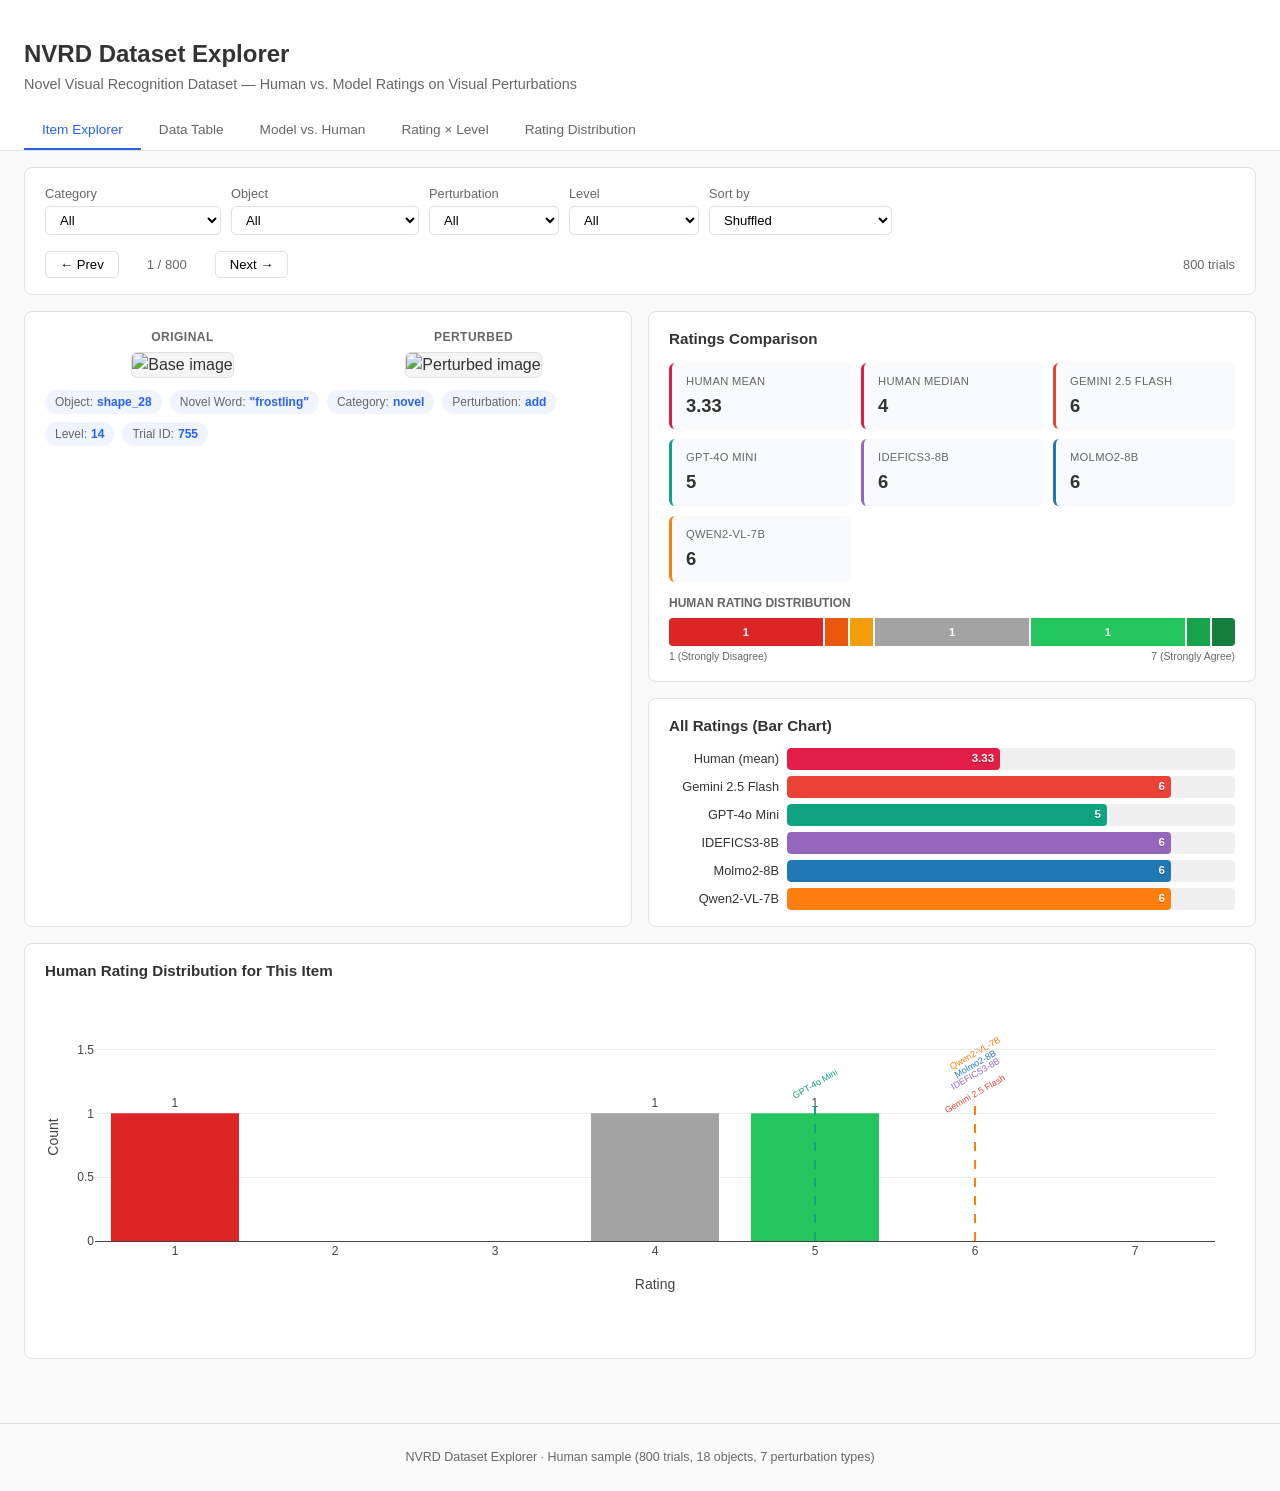
==== commit fb79b488: "Shuffle item explorer order with deterministic seed" ====
--- a/nvrd-demo/index.html
+++ b/nvrd-demo/index.html
@@ -159,6 +159,7 @@
       <div class="control-group">
         <label>Sort by</label>
         <select id="sort-by">
+          <option value="shuffled">Shuffled</option>
           <option value="trial_id">Trial ID</option>
           <option value="human_mean_desc">Human Mean (high first)</option>
           <option value="human_mean_asc">Human Mean (low first)</option>
@@ -386,7 +387,30 @@
    ================================================================ */
 fetch('data.json')
   .then(r => r.json())
-  .then(d => { DATA = d; init(); });
+  .then(d => {
+    DATA = d;
+    // Deterministic shuffle using seeded PRNG (same order for everyone)
+    seedShuffle(DATA.items, 42);
+    DATA.items.forEach((item, i) => item._shuffleIdx = i);
+    init();
+  });
+
+// Seeded PRNG (mulberry32) for deterministic shuffle
+function mulberry32(seed) {
+  return function() {
+    seed |= 0; seed = seed + 0x6D2B79F5 | 0;
+    var t = Math.imul(seed ^ seed >>> 15, 1 | seed);
+    t = t + Math.imul(t ^ t >>> 7, 61 | t) ^ t;
+    return ((t ^ t >>> 14) >>> 0) / 4294967296;
+  };
+}
+function seedShuffle(arr, seed) {
+  const rng = mulberry32(seed);
+  for (let i = arr.length - 1; i > 0; i--) {
+    const j = Math.floor(rng() * (i + 1));
+    [arr[i], arr[j]] = [arr[j], arr[i]];
+  }
+}
 
 function init() {
   setupTabs();
@@ -532,6 +556,7 @@
     level_asc:       (a, b) => a.level - b.level || a.object.localeCompare(b.object),
     level_desc:      (a, b) => b.level - a.level || a.object.localeCompare(b.object),
     object:          (a, b) => a.object.localeCompare(b.object) || a.level - b.level,
+    shuffled:        (a, b) => a._shuffleIdx - b._shuffleIdx,
   };
   if (sorters[sort]) filteredItems.sort(sorters[sort]);
 
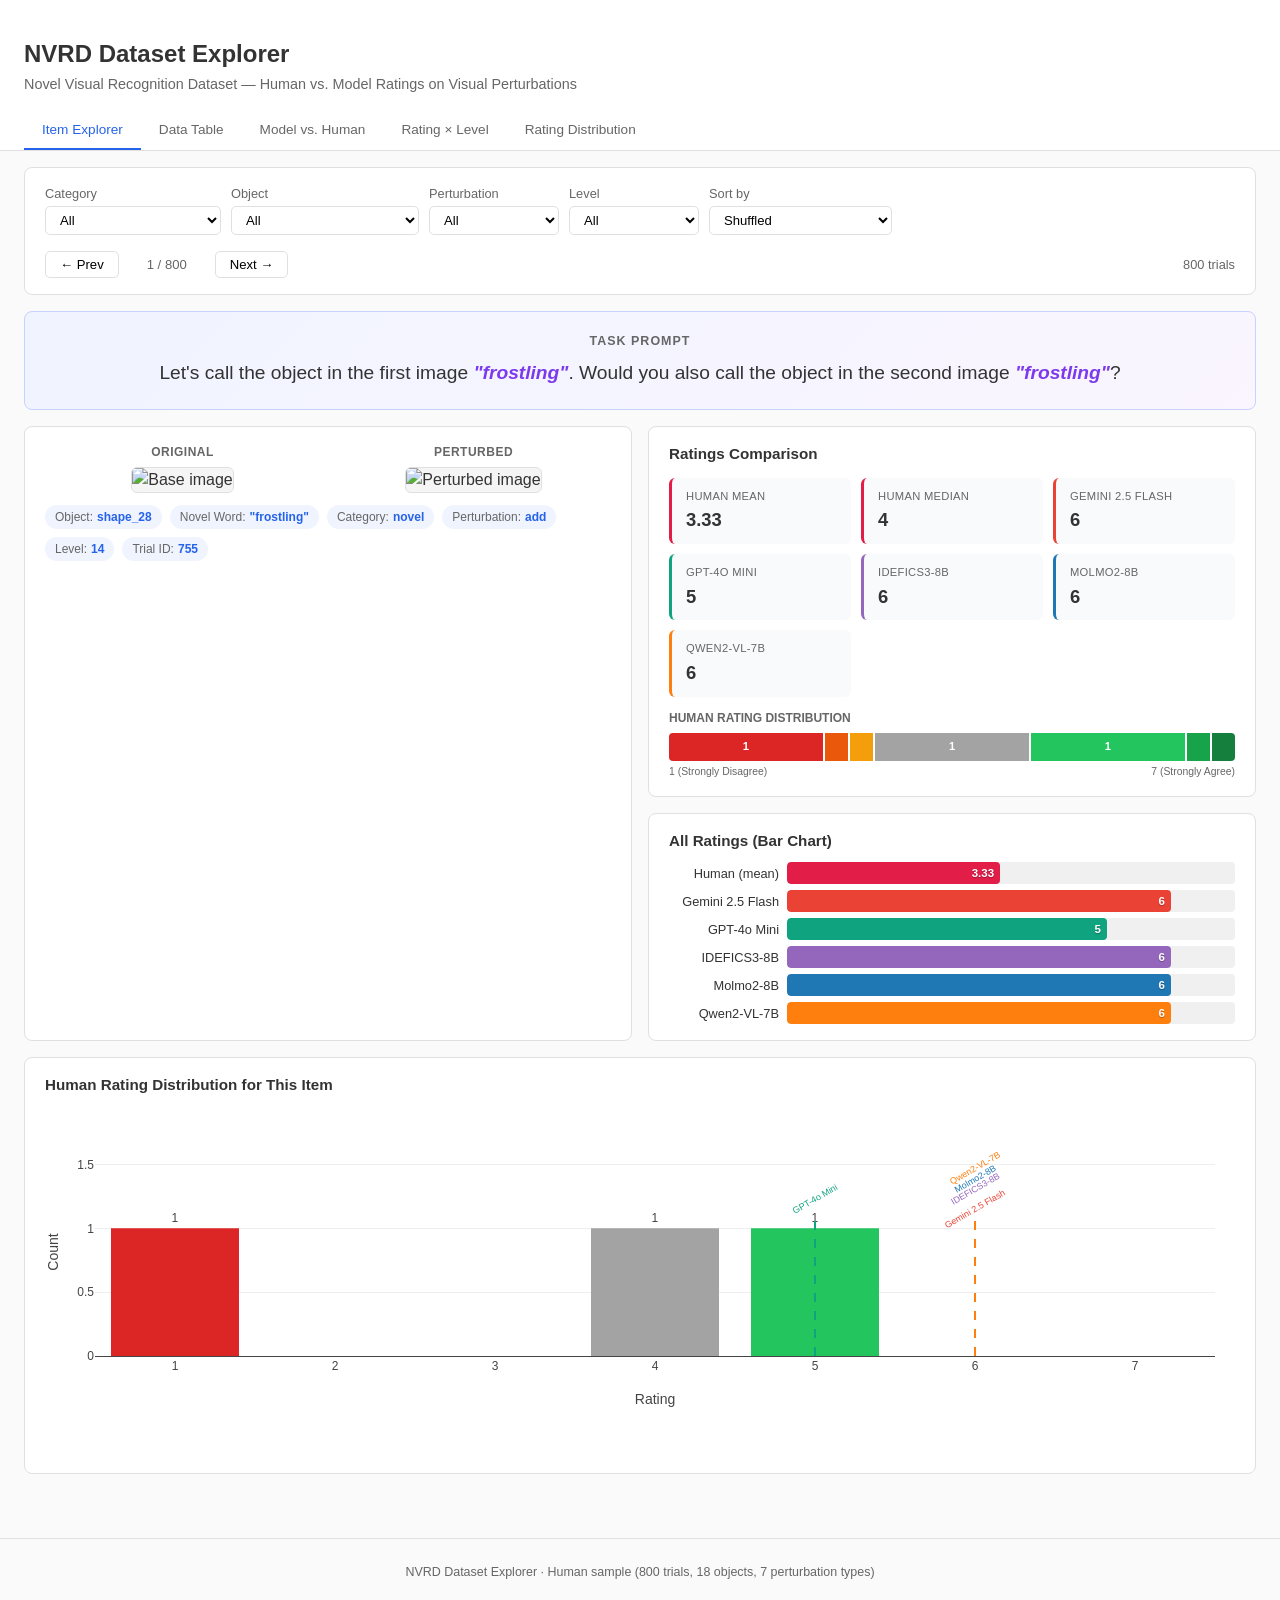
==== commit 97347aa5: "Add prominent task question banner with novel word" ====
--- a/nvrd-demo/index.html
+++ b/nvrd-demo/index.html
@@ -113,6 +113,12 @@
 
 .sort-arrow { font-size: 0.7rem; margin-left: 3px; }
 
+/* Question banner */
+.question-banner { text-align: center; padding: 20px 24px; background: linear-gradient(135deg, #f0f4ff 0%, #faf5ff 100%); border: 1px solid #c7d2fe; }
+.question-text { font-size: 1.2rem; line-height: 1.6; color: var(--text); }
+.question-text .nonce { font-weight: 700; color: #7c3aed; font-style: italic; }
+.question-text .prompt-label { font-size: 0.78rem; text-transform: uppercase; letter-spacing: 1px; color: var(--text-light); font-weight: 600; display: block; margin-bottom: 6px; }
+
 /* Footer */
 footer { text-align: center; padding: 24px; color: var(--text-light); font-size: 0.78rem; border-top: 1px solid var(--border); margin-top: 32px; }
 </style>
@@ -177,6 +183,11 @@
       <span style="flex:1"></span>
       <span style="font-size:0.8rem;color:var(--text-light)" id="filtered-count"></span>
     </div>
+  </div>
+
+  <!-- Central question prompt -->
+  <div class="card question-banner" id="question-banner">
+    <div class="question-text" id="question-text"></div>
   </div>
 
   <div class="two-col">
@@ -582,6 +593,13 @@
   document.getElementById('item-counter').textContent =
     (currentIdx + 1) + ' / ' + filteredItems.length;
 
+  // Question banner
+  const w = item.novel_word;
+  document.getElementById('question-text').innerHTML =
+    '<span class="prompt-label">Task Prompt</span>'
+    + 'Let\'s call the object in the first image <span class="nonce">"' + w + '"</span>. '
+    + 'Would you also call the object in the second image <span class="nonce">"' + w + '"</span>?';
+
   // Images
   document.getElementById('img-base').src = item.base_image;
   document.getElementById('img-pert').src = item.perturbed_image;
